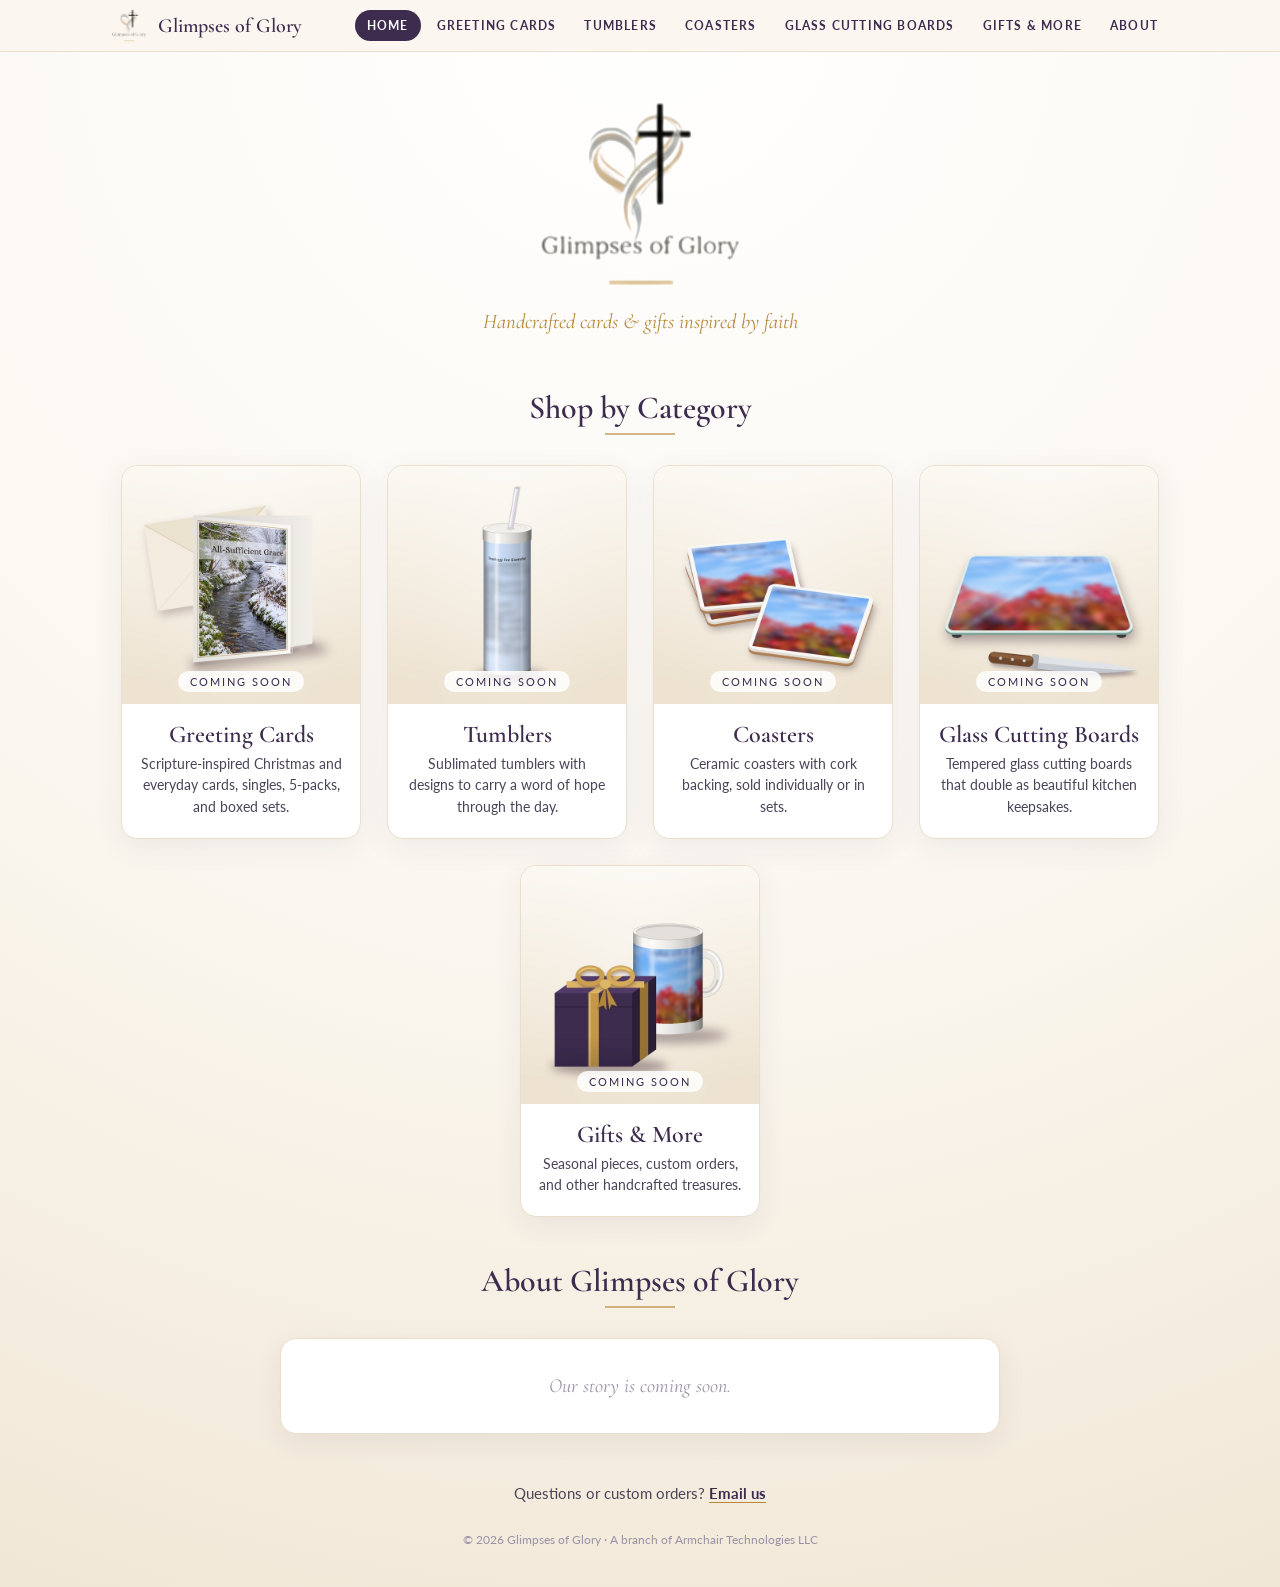
==== index.html @ 625654ad "Home: hide samples, About card (home + 404)" ====
<!DOCTYPE html>
<html lang="en">
<head>
<meta charset="utf-8">
<meta name="viewport" content="width=device-width, initial-scale=1">
<title>Glimpses of Glory | Handcrafted Cards &amp; Gifts</title>
<meta name="description" content="Glimpses of Glory: handcrafted faith-inspired greeting cards, tumblers, coasters, glass cutting boards, and more.">
<link rel="canonical" href="https://glimpsesofglory.shop/">
<meta property="og:type" content="website">
<meta property="og:site_name" content="Glimpses of Glory">
<meta property="og:title" content="Glimpses of Glory | Handcrafted Cards &amp; Gifts">
<meta property="og:description" content="Glimpses of Glory: handcrafted faith-inspired greeting cards, tumblers, coasters, glass cutting boards, and more.">
<meta property="og:url" content="https://glimpsesofglory.shop/">
<meta property="og:image" content="https://glimpsesofglory.shop/logo.png">
<meta name="twitter:card" content="summary_large_image">
<link rel="icon" href="logo.png">
<link href="https://fonts.googleapis.com/css2?family=Cormorant+Garamond:ital,wght@0,500;0,600;1,500&family=Lato:wght@400;700&display=swap" rel="stylesheet">
<link rel="stylesheet" href="assets/shop.css">
</head>
<body>
  <div class="topbar">
    <div class="in">
      <a class="brand" href="./"><img src="logo.png" alt="" width="38" height="35"><span>Glimpses of Glory</span></a>
      <button type="button" class="menu-btn" aria-expanded="false" aria-controls="sitenav"><span class="bars" aria-hidden="true"></span>Menu</button>
      <nav class="sitenav" id="sitenav" aria-label="Shop">
        <ul>
        <li><a href="./" aria-current="page">Home</a></li>
        <li><a href="greeting-cards/">Greeting Cards</a></li>
        <li><a href="tumblers/">Tumblers</a></li>
        <li><a href="coasters/">Coasters</a></li>
        <li><a href="cutting-boards/">Glass Cutting Boards</a></li>
        <li><a href="gifts/">Gifts &amp; More</a></li>
        <li><a href="#about">About</a></li>
        </ul>
      </nav>
    </div>
  </div>
  <header id="top">
    <h1><img src="logo.png" alt="Glimpses of Glory" width="610" height="565"></h1>
    <div class="tag">Handcrafted cards &amp; gifts inspired by faith</div>
  </header>

  <h2 class="section">Shop by Category</h2>
  <div class="divider"></div>
  <nav class="grid" id="cats" aria-label="Categories"></nav>

  <main id="sections"></main>

  <section class="about" id="about" aria-labelledby="about-title">
    <h2 class="section" id="about-title">About Glimpses of Glory</h2>
    <div class="divider"></div>
    <div class="about-card">
      <!-- ABOUT TEXT GOES HERE: replace the placeholder line below with Gladys's story, one <p>...</p> per paragraph. -->
      <p class="about-soon">Our story is coming soon.</p>
    </div>
  </section>

  <div class="contact">Questions or custom orders? <a href="mailto:hello@glimpsesofglory.shop">Email us</a></div>
  <footer>&copy; 2026 Glimpses of Glory &middot; A branch of Armchair Technologies LLC</footer>

<script src="assets/shop.js"></script>
</body>
</html>
---- assets/shop.css ----
/* Glimpses of Glory: shared styles for the home page and every category page. */
:root { --cream:#fbf7f0; --gold:#b8893b; --deep:#3d2c4e; --text:#4a4458; }
* { box-sizing:border-box; margin:0; padding:0; }
html { scroll-behavior:smooth; }
body { font-family:'Lato',sans-serif; color:var(--text); text-align:center;
       background: radial-gradient(circle at 50% 0%, #fff 0%, var(--cream) 55%, #f1e7d6 100%); min-height:100vh; }
header { padding:40px 20px 10px; }
header img { width:220px; max-width:70%; height:auto; }
.tag { font-family:'Cormorant Garamond',serif; font-style:italic; font-size:1.3rem; color:var(--gold); margin-top:6px; }
h2.section { font-family:'Cormorant Garamond',serif; font-weight:600; font-size:2rem; color:var(--deep); margin:44px 0 6px; }
.divider { width:70px; height:2px; background:var(--gold); opacity:.6; margin:0 auto 30px; }
.grid { display:flex; flex-wrap:wrap; justify-content:center; gap:26px; max-width:1100px; margin:0 auto; padding:0 24px; }
.cat, .prod { flex:0 1 240px; background:#fff; border:1px solid #eadfcb; border-radius:16px; overflow:hidden; text-decoration:none; color:inherit;
       box-shadow:0 8px 30px rgba(61,44,78,.07); transition:transform .2s, box-shadow .2s; }
.cat:hover, .prod:hover { transform:translateY(-4px); box-shadow:0 14px 36px rgba(61,44,78,.13); }
.cat .img { aspect-ratio:1/1; background:url('../placeholder.jpg') center/cover; position:relative; }
.cat .img span { position:absolute; bottom:12px; left:50%; transform:translateX(-50%); background:rgba(255,255,255,.85);
                 padding:4px 12px; border-radius:999px; font-size:.7rem; letter-spacing:2px; text-transform:uppercase; color:var(--deep); white-space:nowrap; }
.cat h3, .prod h3 { font-family:'Cormorant Garamond',serif; font-weight:600; font-size:1.5rem; color:var(--deep); margin:16px 12px 4px; }
.cat p { font-size:.9rem; line-height:1.5; margin:0 18px 20px; }
.catsec { scroll-margin-top:16px; }
.catsec .intro { max-width:620px; margin:-18px auto 26px; padding:0 24px; font-size:.95rem; line-height:1.6; }
.prod { flex:0 1 260px; display:flex; flex-direction:column; text-align:center; }
.prod .photo { aspect-ratio:1/1; width:100%; object-fit:cover; display:block; background:#f4ede1; }
.prod .desc { font-size:.9rem; line-height:1.5; margin:4px 18px 12px; white-space:pre-line; }
.prod .meta { margin:0 18px 6px; }
.prod .price { font-family:'Cormorant Garamond',serif; font-weight:600; font-size:1.35rem; color:var(--gold); }
.prod .lead { font-size:.78rem; letter-spacing:1px; text-transform:uppercase; color:#8a8197; margin-top:2px; }
.prod .spacer { flex:1; }
.btn { display:inline-block; margin:12px auto 20px; padding:10px 28px; border-radius:999px; background:var(--deep); color:#fff;
       text-decoration:none; font-size:.8rem; letter-spacing:2px; text-transform:uppercase; font-weight:700; transition:background .2s; }
.btn:hover { background:var(--gold); }
.soon img { display:block; width:170px; height:170px; object-fit:cover; border-radius:12px; margin:2px auto 12px; background:#f4ede1; }
.soon { display:inline-block; padding:14px 26px; border:1px dashed #d9c7a6; border-radius:14px; background:rgba(255,255,255,.7);
        font-family:'Cormorant Garamond',serif; font-style:italic; font-size:1.2rem; color:var(--deep); }
.totop { display:block; margin:18px auto 0; font-size:.75rem; letter-spacing:2px; text-transform:uppercase; color:#9a93a6; text-decoration:none; }
.contact { margin:50px 0 0; font-size:.95rem; }
.contact a { color:var(--deep); font-weight:700; text-decoration:none; border-bottom:1px solid var(--gold); }
footer { margin:30px 0 40px; font-size:.75rem; color:#9a93a6; }
@media (max-width:560px) {
  .grid { gap:16px; padding:0 14px; }
  .cat { flex:0 1 calc(50% - 8px); }
  .cat h3 { font-size:1.2rem; margin:10px 8px 2px; }
  .cat p { display:none; }
  .cat .img span { font-size:.6rem; letter-spacing:1px; padding:3px 8px; }
  .prod { flex:1 1 100%; max-width:360px; }
  h2.section { font-size:1.7rem; margin-top:36px; }
}

/* ---- Product gallery ---- */
.prod .ph { display:block; position:relative; cursor:zoom-in; }
.prod .ph .views { position:absolute; bottom:10px; left:50%; transform:translateX(-50%); background:rgba(255,255,255,.88);
                   padding:4px 12px; border-radius:999px; font-size:.68rem; letter-spacing:1.5px; text-transform:uppercase; color:var(--deep); white-space:nowrap; }
.prod h3 a { color:inherit; text-decoration:none; }
.prod h3 a:hover, .prod h3 a:focus-visible { color:var(--gold); }
html.gal-lock, html.gal-lock body { overflow:hidden; }
.gal { position:fixed; inset:0; z-index:100; display:none; align-items:center; justify-content:center; padding:24px;
       background:rgba(43,31,56,.72); }
.gal.open { display:flex; }
.gal [hidden] { display:none !important; }
.gal .box { position:relative; width:100%; max-width:1060px; max-height:calc(100vh - 48px); overflow:auto; border-radius:18px;
            background:radial-gradient(circle at 30% 0%, #fff 0%, var(--cream) 60%, #f1e7d6 100%); box-shadow:0 24px 70px rgba(20,12,30,.45);
            display:grid; grid-template-columns:minmax(0,1.45fr) minmax(0,1fr); }
.gal .media { padding:22px 0 18px 22px; min-width:0; }
.gal .stage { position:relative; width:100%; aspect-ratio:1/1; max-height:calc(100vh - 230px); background:#f4ede1; border-radius:12px; overflow:hidden;
              touch-action:pan-y; }
.gal .stage img, .gal .stage video, .gal .stage iframe { position:absolute; inset:0; width:100%; height:100%; border:0; display:block; }
.gal .stage img, .gal .stage video { object-fit:contain; }
.gal .stage video, .gal .stage iframe { background:#1d1526; }
.gal .navb { position:absolute; top:50%; transform:translateY(-50%); width:44px; height:44px; border-radius:50%; border:1px solid #eadfcb;
             background:rgba(255,255,255,.92); color:var(--deep); font-size:1.5rem; line-height:1; cursor:pointer; z-index:2;
             box-shadow:0 4px 14px rgba(61,44,78,.18); display:flex; align-items:center; justify-content:center; padding-bottom:3px; }
.gal .navb:hover { background:var(--gold); color:#fff; }
.gal .prev { left:10px; } .gal .next { right:10px; }
.gal .cap { min-height:2.4em; margin:10px 0 4px; }
.gal .cap b { display:block; font-family:'Cormorant Garamond',serif; font-style:italic; font-weight:500; font-size:1.3rem; color:var(--deep); }
.gal .cap small { font-size:.7rem; letter-spacing:2px; text-transform:uppercase; color:#8a8197; }
.gal .thumbs { display:flex; justify-content:center; flex-wrap:wrap; gap:8px; }
.gal .thumb { position:relative; width:66px; height:66px; padding:0; border:2px solid transparent; border-radius:10px; overflow:hidden;
              background:#f4ede1; cursor:pointer; opacity:.75; transition:opacity .2s, border-color .2s; }
.gal .thumb:hover { opacity:1; }
.gal .thumb[aria-current="true"] { border-color:var(--gold); opacity:1; }
.gal .thumb img, .gal .thumb video { width:100%; height:100%; object-fit:cover; display:block; pointer-events:none; }
.gal .thumb.vid { background:#3d2c4e; }
.gal .thumb.vid::after { content:''; position:absolute; left:50%; top:50%; width:28px; height:28px; margin:-14px 0 0 -14px; border-radius:50%;
                        background:rgba(255,255,255,.92) url("data:image/svg+xml,%3Csvg xmlns='http://www.w3.org/2000/svg' viewBox='0 0 10 10'%3E%3Cpath d='M3.5 2.5v5l4-2.5z' fill='%233d2c4e'/%3E%3C/svg%3E") center/16px no-repeat;
                        box-shadow:0 2px 8px rgba(0,0,0,.3); }
.gal .info { padding:44px 30px 28px; display:flex; flex-direction:column; justify-content:center; }
.gal .info h2 { font-family:'Cormorant Garamond',serif; font-weight:600; font-size:2rem; line-height:1.15; color:var(--deep); }
.gal .info .divider { margin:14px auto 16px; }
.gal .info .price { font-family:'Cormorant Garamond',serif; font-weight:600; font-size:1.6rem; color:var(--gold); }
.gal .info .lead { font-size:.78rem; letter-spacing:1px; text-transform:uppercase; color:#8a8197; margin-top:2px; }
.gal .info .desc { font-size:.95rem; line-height:1.6; margin:14px 0 4px; white-space:pre-line; }
.gal .info .btn { margin:18px auto 6px; }
.gal .close { position:absolute; top:12px; right:12px; width:40px; height:40px; border-radius:50%; border:1px solid #eadfcb; background:#fff;
              color:var(--deep); font-size:1.5rem; line-height:1; cursor:pointer; z-index:3; padding-bottom:2px; }
.gal .close:hover { background:var(--gold); color:#fff; }
.gal button:focus-visible, .gal a:focus-visible, .prod a:focus-visible { outline:3px solid var(--gold); outline-offset:2px; }
@media (max-width:760px) {
  .gal { padding:0; }
  .gal .box { grid-template-columns:1fr; max-height:none; height:100%; border-radius:0; }
  .gal .media { padding:56px 12px 4px; }
  .gal .stage { max-height:none; }
  .gal .info { padding:10px 22px 30px; justify-content:flex-start; }
  .gal .info h2 { font-size:1.7rem; }
  .gal .navb { width:38px; height:38px; }
  .gal .thumb { width:56px; height:56px; }
}
@media (prefers-reduced-motion:reduce) { .cat, .prod, .gal .thumb { transition:none; } }

/* ---- Site nav (all pages) ---- */
.topbar { position:sticky; top:0; z-index:50; background:rgba(251,247,240,.94); border-bottom:1px solid #eadfcb;
          -webkit-backdrop-filter:blur(6px); backdrop-filter:blur(6px); }
.topbar .in { max-width:1100px; margin:0 auto; padding:8px 20px; display:flex; align-items:center; justify-content:space-between; gap:16px; }
.brand { display:flex; align-items:center; gap:10px; text-decoration:none; color:var(--deep); font-family:'Cormorant Garamond',serif;
         font-weight:600; font-size:1.25rem; white-space:nowrap; }
.brand img { width:38px; height:35px; object-fit:contain; }
.sitenav ul { list-style:none; display:flex; flex-wrap:wrap; justify-content:flex-end; gap:4px; }
.sitenav a { display:block; padding:8px 12px; border-radius:999px; font-size:.78rem; letter-spacing:1.2px; text-transform:uppercase;
             font-weight:700; color:var(--deep); text-decoration:none; white-space:nowrap; }
.sitenav a:hover { background:#f1e7d6; }
.sitenav a[aria-current="page"] { background:var(--deep); color:#fff; }
.menu-btn { display:none; align-items:center; gap:8px; padding:8px 14px; border:1px solid #d9c7a6; border-radius:999px; background:#fff;
            color:var(--deep); font:700 .78rem 'Lato',sans-serif; letter-spacing:1.2px; text-transform:uppercase; cursor:pointer; }
.menu-btn .bars, .menu-btn .bars::before, .menu-btn .bars::after { display:block; width:16px; height:2px; background:currentColor; border-radius:2px; position:relative; }
.menu-btn .bars::before, .menu-btn .bars::after { content:''; position:absolute; left:0; }
.menu-btn .bars::before { top:-5px; } .menu-btn .bars::after { top:5px; }
.menu-btn[aria-expanded="true"] .bars { background:transparent; }
.menu-btn[aria-expanded="true"] .bars::before { top:0; transform:rotate(45deg); }
.menu-btn[aria-expanded="true"] .bars::after { top:0; transform:rotate(-45deg); }
.topbar a:focus-visible, .menu-btn:focus-visible, .seeall:focus-visible, .crumbs a:focus-visible { outline:3px solid var(--gold); outline-offset:2px; }
@media (max-width:860px) {
  .js .menu-btn { display:inline-flex; }
  .js .sitenav { display:none; position:absolute; left:0; right:0; top:100%; background:var(--cream); border-bottom:1px solid #eadfcb;
                 box-shadow:0 14px 30px rgba(61,44,78,.12); padding:8px 16px 16px; }
  .js .sitenav.open { display:block; }
  .js .sitenav ul { flex-direction:column; align-items:stretch; }
  .js .sitenav a { padding:13px 16px; font-size:.85rem; text-align:left; border-bottom:1px solid #f1e7d6; border-radius:10px; }
  .sitenav ul { justify-content:center; }
  .topbar .in { flex-wrap:wrap; justify-content:space-between; }
}

/* ---- Home: "See all" link under a trimmed category ---- */
.seeall { display:inline-block; margin:26px auto 0; padding:11px 26px; border:1.5px solid var(--deep); border-radius:999px;
          color:var(--deep); text-decoration:none; font-size:.8rem; letter-spacing:2px; text-transform:uppercase; font-weight:700;
          transition:background .2s, color .2s; }
.seeall:hover { background:var(--deep); color:#fff; }
.seeall-wrap { margin-top:4px; }

/* ---- Category pages ---- */
.pagehead { padding:26px 20px 0; }
.crumbs { font-size:.75rem; letter-spacing:1.5px; text-transform:uppercase; color:#9a93a6; }
.crumbs a { color:var(--deep); text-decoration:none; border-bottom:1px solid var(--gold); }
.pagehead h1 { font-family:'Cormorant Garamond',serif; font-weight:600; font-size:2.6rem; color:var(--deep); margin:14px 0 6px; }
.pagehead .intro { max-width:620px; margin:0 auto 6px; font-size:1rem; line-height:1.6; }
.pagehead .count { font-size:.75rem; letter-spacing:2px; text-transform:uppercase; color:var(--gold); margin-bottom:28px; min-height:1em; }
.notice { max-width:560px; margin:30px auto 0; padding:16px 22px; border:1px dashed #d9c7a6; border-radius:14px; background:rgba(255,255,255,.7);
          font-size:.95rem; line-height:1.6; }
.notice a { color:var(--deep); font-weight:700; text-decoration:none; border-bottom:1px solid var(--gold); }
.loading { color:#9a93a6; font-style:italic; font-family:'Cormorant Garamond',serif; font-size:1.2rem; padding:30px 0; }
.more h2.section { font-size:1.6rem; margin-top:60px; }
.more .cat { flex-basis:190px; }
.more .cat h3 { font-size:1.25rem; margin-bottom:14px; }
.more .cat p { display:none; }
@media (max-width:560px) {
  .pagehead h1 { font-size:2.1rem; }
  .brand span { font-size:1.1rem; }
  .more .cat { flex:0 1 calc(50% - 8px); }
}
.catsec { scroll-margin-top:70px; }
.catsec h2.section a { color:inherit; text-decoration:none; } .catsec h2.section a:hover { color:var(--gold); }
/* Home: room for the 4 preview products in one row, and all 5 category tiles in one row on wide screens */
.catsec .grid { max-width:1200px; }
#cats { max-width:1400px; }

/* ---- Home: About card ---- */
.about { scroll-margin-top:70px; }
.about-card { max-width:720px; margin:0 auto; padding:30px 34px; background:#fff; border:1px solid #eadfcb; border-radius:16px;
              box-shadow:0 8px 30px rgba(61,44,78,.07); font-size:1rem; line-height:1.7; }
.about-card p + p { margin-top:14px; }
.about-card .about-soon { font-family:'Cormorant Garamond',serif; font-style:italic; font-size:1.25rem; color:#9a93a6; }
@media (max-width:560px) { .about-card { margin:0 14px; padding:24px 22px; } }

/* ---- Real product without a photo yet: neutral placeholder (cards and gallery) ---- */
.nophoto { aspect-ratio:1/1; width:100%; display:flex; align-items:center; justify-content:center; background:#f4ede1;
           background:linear-gradient(160deg, #f8f2e8 0%, #efe4d2 100%); }
.nophoto span { font-family:'Cormorant Garamond',serif; font-style:italic; font-size:1.1rem; color:#9a8f80; letter-spacing:.3px; }
.gal .stage .nophoto { position:absolute; inset:0; height:100%; }
.gal .stage .nophoto span { font-size:1.4rem; }
.prod .ph { color:inherit; text-decoration:none; }
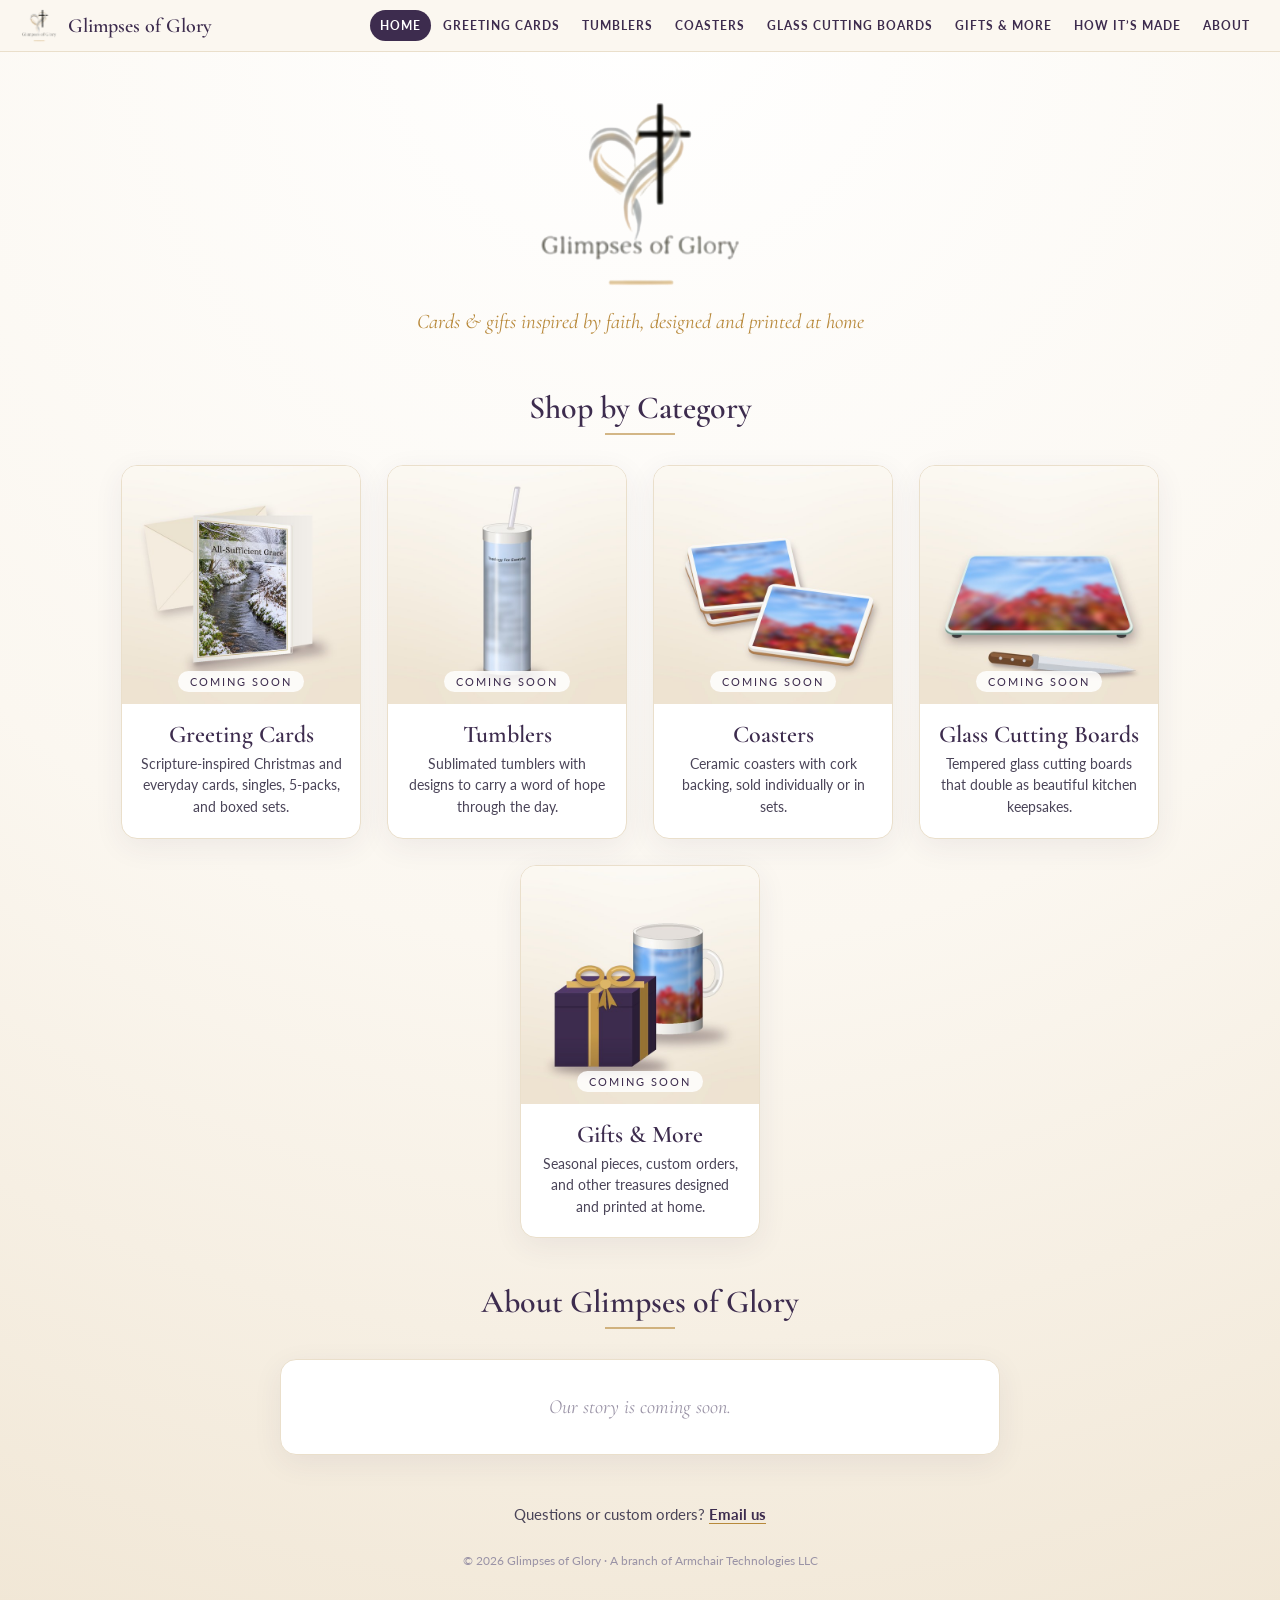
==== commit 44614915: "Add How It's Made page, nav links; replace 'handcrafted' wording" ====
--- a/index.html
+++ b/index.html
@@ -3,13 +3,13 @@
 <head>
 <meta charset="utf-8">
 <meta name="viewport" content="width=device-width, initial-scale=1">
-<title>Glimpses of Glory | Handcrafted Cards &amp; Gifts</title>
-<meta name="description" content="Glimpses of Glory: handcrafted faith-inspired greeting cards, tumblers, coasters, glass cutting boards, and more.">
+<title>Glimpses of Glory | Cards &amp; Gifts Designed and Printed at Home</title>
+<meta name="description" content="Glimpses of Glory: faith-inspired greeting cards, tumblers, coasters, glass cutting boards, and more, designed and printed at home.">
 <link rel="canonical" href="https://glimpsesofglory.shop/">
 <meta property="og:type" content="website">
 <meta property="og:site_name" content="Glimpses of Glory">
-<meta property="og:title" content="Glimpses of Glory | Handcrafted Cards &amp; Gifts">
-<meta property="og:description" content="Glimpses of Glory: handcrafted faith-inspired greeting cards, tumblers, coasters, glass cutting boards, and more.">
+<meta property="og:title" content="Glimpses of Glory | Cards &amp; Gifts Designed and Printed at Home">
+<meta property="og:description" content="Glimpses of Glory: faith-inspired greeting cards, tumblers, coasters, glass cutting boards, and more, designed and printed at home.">
 <meta property="og:url" content="https://glimpsesofglory.shop/">
 <meta property="og:image" content="https://glimpsesofglory.shop/logo.png">
 <meta name="twitter:card" content="summary_large_image">
@@ -30,6 +30,7 @@
         <li><a href="coasters/">Coasters</a></li>
         <li><a href="cutting-boards/">Glass Cutting Boards</a></li>
         <li><a href="gifts/">Gifts &amp; More</a></li>
+        <li><a href="how-its-made/">How It&rsquo;s Made</a></li>
         <li><a href="#about">About</a></li>
         </ul>
       </nav>
@@ -37,7 +38,7 @@
   </div>
   <header id="top">
     <h1><img src="logo.png" alt="Glimpses of Glory" width="610" height="565"></h1>
-    <div class="tag">Handcrafted cards &amp; gifts inspired by faith</div>
+    <div class="tag">Cards &amp; gifts inspired by faith, designed and printed at home</div>
   </header>
 
   <h2 class="section">Shop by Category</h2>
--- a/assets/shop.css
+++ b/assets/shop.css
@@ -188,3 +188,53 @@
 .gal .stage .nophoto { position:absolute; inset:0; height:100%; }
 .gal .stage .nophoto span { font-size:1.4rem; }
 .prod .ph { color:inherit; text-decoration:none; }
+
+/* ---- "How it's made" links (category pages + product pop-up) ---- */
+.howlink { margin:2px 0 10px; font-size:.85rem; }
+.howlink a, .gal .info .howto { color:var(--deep); font-weight:700; text-decoration:none; border-bottom:1px solid var(--gold); }
+.howlink a:hover, .gal .info .howto:hover { color:var(--gold); }
+.gal .info .howto { display:inline-block; align-self:center; margin:6px auto 0; font-size:.85rem; }
+
+/* ---- How It's Made page ---- */
+.hm { max-width:1000px; margin:0 auto; padding:0 20px; }
+.hm-intro { max-width:680px; margin:0 auto; font-size:1.05rem; line-height:1.75; }
+.hm-intro p + p { margin-top:14px; }
+.hm-intro p:first-child { font-family:'Cormorant Garamond',serif; font-size:1.45rem; line-height:1.45; color:var(--deep); font-style:italic; }
+.hm-jump { display:flex; flex-wrap:wrap; justify-content:center; gap:8px; margin:30px auto 10px; }
+.hm-jump a { padding:8px 16px; border:1px solid #d9c7a6; border-radius:999px; background:#fff; color:var(--deep); text-decoration:none;
+             font-size:.75rem; letter-spacing:1.2px; text-transform:uppercase; font-weight:700; }
+.hm-jump a:hover { background:var(--deep); color:#fff; }
+.hm-note { max-width:720px; margin:30px auto 10px; padding:22px 28px; border:1px dashed #d9c7a6; border-radius:16px; background:rgba(255,255,255,.7);
+           line-height:1.7; font-size:.98rem; }
+.hm-note h2 { font-family:'Cormorant Garamond',serif; font-weight:600; font-size:1.5rem; color:var(--deep); margin-bottom:6px; }
+.hm-sec { display:grid; grid-template-columns:minmax(0,300px) minmax(0,1fr); gap:34px; align-items:center; text-align:left; margin:40px auto 0;
+          padding:28px; background:#fff; border:1px solid #eadfcb; border-radius:16px; box-shadow:0 8px 30px rgba(61,44,78,.07); scroll-margin-top:80px; }
+.hm-sec:nth-of-type(even) { grid-template-columns:minmax(0,1fr) minmax(0,300px); }
+.hm-sec:nth-of-type(even) img { order:2; }
+.hm-sec img { width:100%; height:auto; aspect-ratio:1/1; object-fit:cover; border-radius:12px; background:#f4ede1; display:block; }
+.hm-sec h2 { font-family:'Cormorant Garamond',serif; font-weight:600; font-size:2rem; color:var(--deep); margin-bottom:10px; }
+.hm-sec p { line-height:1.75; font-size:1rem; }
+.hm-sec p + p { margin-top:12px; }
+.hm-sec .care { font-size:.8rem; letter-spacing:1.2px; text-transform:uppercase; color:#8a8197; }
+.hm-sec .seeall { margin-top:18px; }
+.hm-close { max-width:640px; margin:46px auto 10px; font-family:'Cormorant Garamond',serif; font-style:italic; font-size:1.45rem; line-height:1.5; color:var(--deep); }
+.hm-jump a:focus-visible { outline:3px solid var(--gold); outline-offset:2px; }
+@media (max-width:760px) {
+  .hm { padding:0 14px; }
+  .hm-sec, .hm-sec:nth-of-type(even) { grid-template-columns:1fr; gap:18px; padding:20px; text-align:center; }
+  .hm-sec:nth-of-type(even) img { order:0; }
+  .hm-sec img { max-width:320px; margin:0 auto; }
+  .hm-note { padding:18px 20px; }
+}
+.gal .info .howto[hidden] { display:none; }
+
+/* ---- Nav: room for "How It's Made" on one line on desktop ---- */
+@media (min-width:861px) {
+  .topbar .in { max-width:1280px; }
+  .sitenav ul { gap:2px; }
+  .sitenav a { padding:8px 10px; letter-spacing:1px; }
+}
+@media (min-width:861px) and (max-width:1180px) {
+  .sitenav a { padding:7px 8px; font-size:.72rem; letter-spacing:.6px; }
+  .brand span { font-size:1.1rem; }
+}
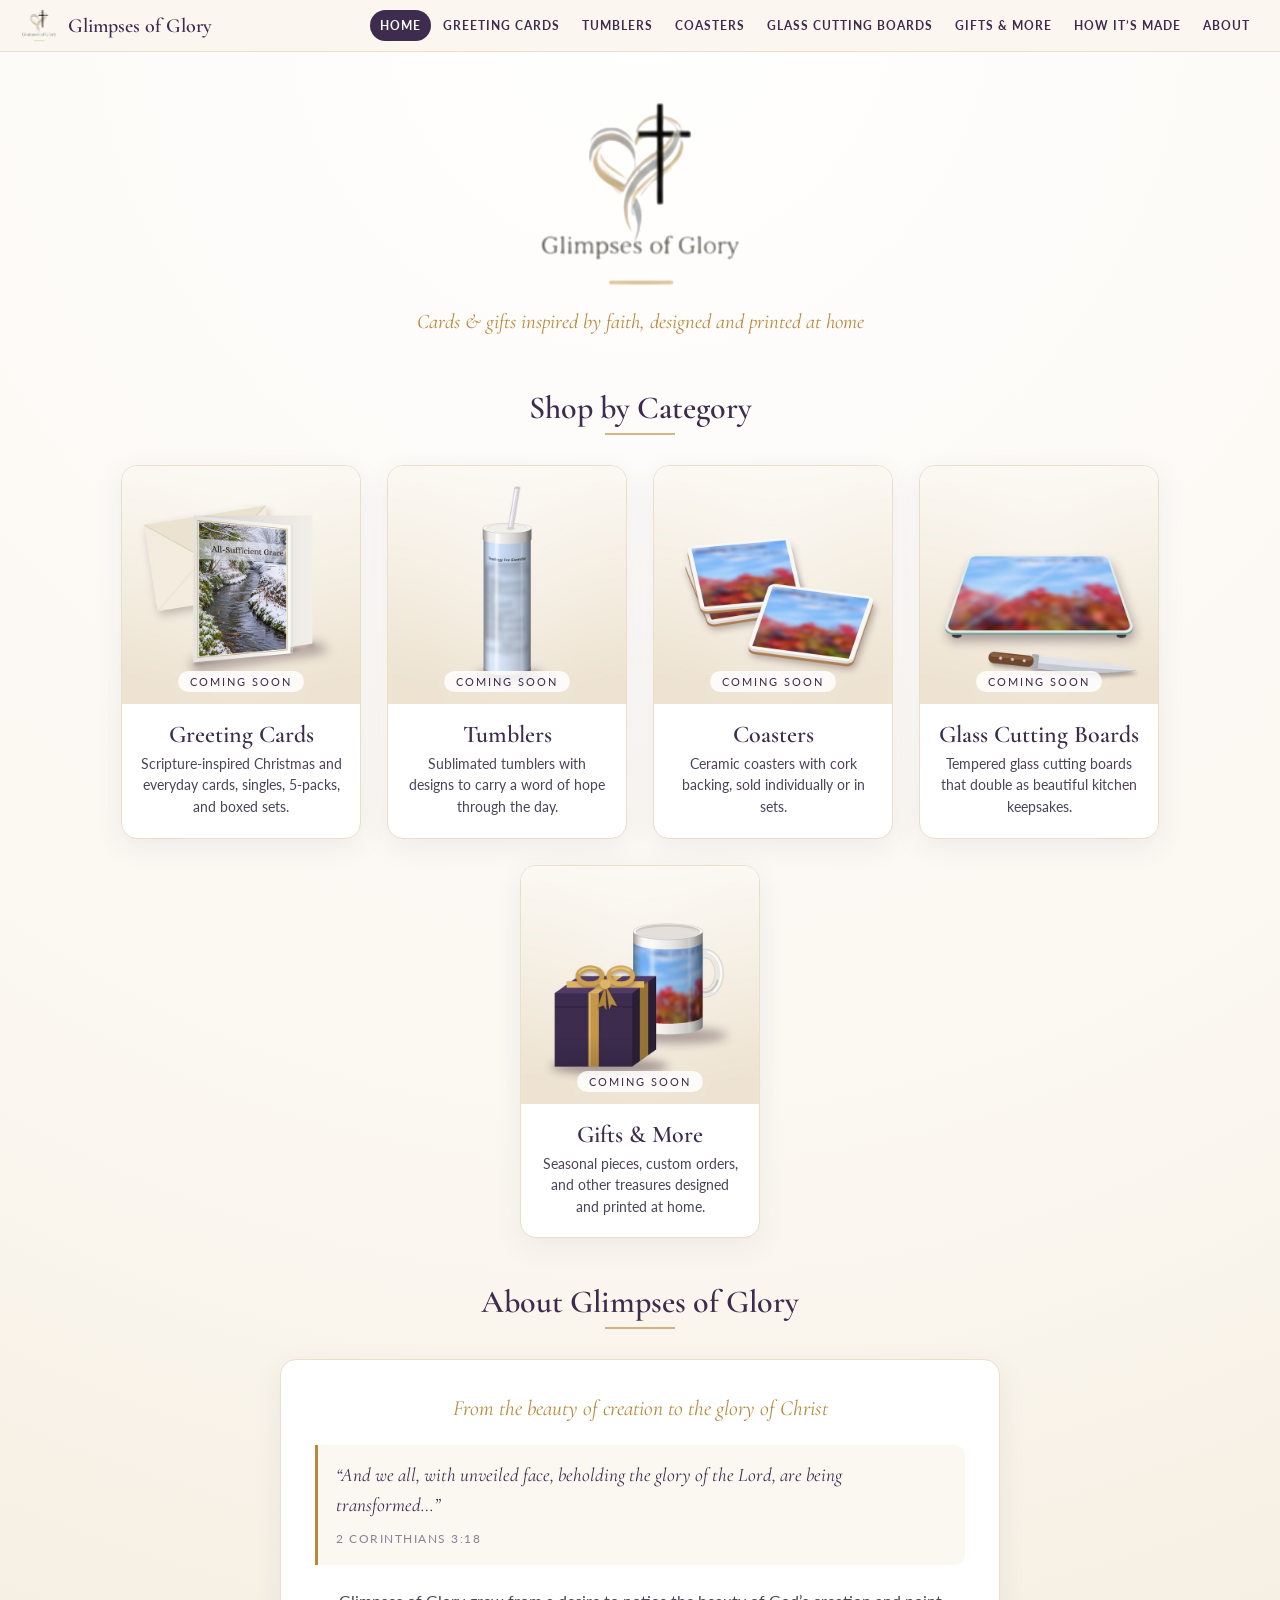
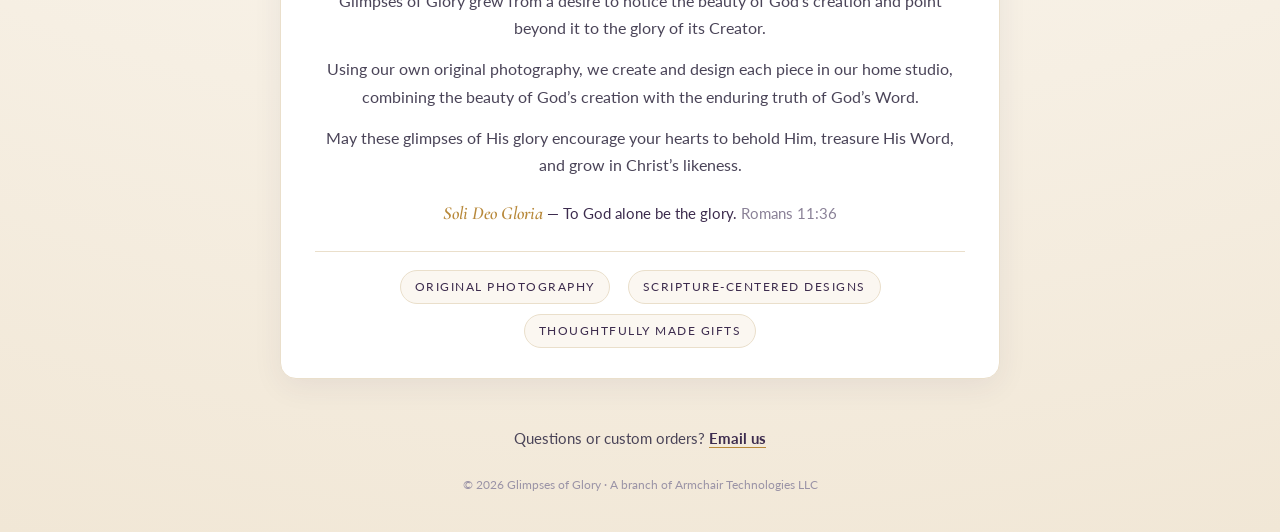
==== commit a6b7dc48: "Publish Gladys's approved About copy on the home page Replace the "Our story is coming soon" placeho" ====
--- a/index.html
+++ b/index.html
@@ -51,8 +51,20 @@
     <h2 class="section" id="about-title">About Glimpses of Glory</h2>
     <div class="divider"></div>
     <div class="about-card">
-      <!-- ABOUT TEXT GOES HERE: replace the placeholder line below with Gladys's story, one <p>...</p> per paragraph. -->
-      <p class="about-soon">Our story is coming soon.</p>
+      <p class="about-tagline">From the beauty of creation to the glory of Christ</p>
+      <blockquote class="about-verse">
+        <p>&ldquo;And we all, with unveiled face, beholding the glory of the Lord, are being transformed&hellip;&rdquo;</p>
+        <cite>2 Corinthians 3:18</cite>
+      </blockquote>
+      <p>Glimpses of Glory grew from a desire to notice the beauty of God&rsquo;s creation and point beyond it to the glory of its Creator.</p>
+      <p>Using our own original photography, we create and design each piece in our home studio, combining the beauty of God&rsquo;s creation with the enduring truth of God&rsquo;s Word.</p>
+      <p>May these glimpses of His glory encourage your hearts to behold Him, treasure His Word, and grow in Christ&rsquo;s likeness.</p>
+      <p class="about-close"><span class="about-soli">Soli Deo Gloria</span> &mdash; To God alone be the glory. <cite>Romans 11:36</cite></p>
+      <ul class="about-pillars">
+        <li>Original photography</li>
+        <li>Scripture-centered designs</li>
+        <li>Thoughtfully made gifts</li>
+      </ul>
     </div>
   </section>
 
@@ -60,5 +72,7 @@
   <footer>&copy; 2026 Glimpses of Glory &middot; A branch of Armchair Technologies LLC</footer>
 
 <script src="assets/shop.js"></script>
+  <!-- Visitor stats (GoatCounter, free, no cookies): dashboard at https://glimpsesofglory.goatcounter.com -->
+  <script data-goatcounter="https://glimpsesofglory.goatcounter.com/count" async src="//gc.zgo.at/count.js"></script>
 </body>
 </html>
--- a/assets/shop.css
+++ b/assets/shop.css
@@ -176,10 +176,24 @@
 /* ---- Home: About card ---- */
 .about { scroll-margin-top:70px; }
 .about-card { max-width:720px; margin:0 auto; padding:30px 34px; background:#fff; border:1px solid #eadfcb; border-radius:16px;
-              box-shadow:0 8px 30px rgba(61,44,78,.07); font-size:1rem; line-height:1.7; }
+              box-shadow:0 8px 30px rgba(61,44,78,.07); font-size:1rem; line-height:1.7; text-align:center; }
 .about-card p + p { margin-top:14px; }
 .about-card .about-soon { font-family:'Cormorant Garamond',serif; font-style:italic; font-size:1.25rem; color:#9a93a6; }
-@media (max-width:560px) { .about-card { margin:0 14px; padding:24px 22px; } }
+.about-card .about-tagline { font-family:'Cormorant Garamond',serif; font-style:italic; font-size:1.35rem; color:var(--gold); margin:0 0 18px; }
+.about-card .about-verse { margin:0 0 22px; padding:16px 18px; background:rgba(251,247,240,.85); border-left:3px solid var(--gold); border-radius:0 10px 10px 0; text-align:left; }
+.about-card .about-verse p { margin:0; font-family:'Cormorant Garamond',serif; font-style:italic; font-size:1.2rem; color:var(--deep); line-height:1.55; }
+.about-card .about-verse cite { display:block; margin-top:8px; font-family:'Lato',sans-serif; font-style:normal; font-size:.75rem; letter-spacing:1.5px; text-transform:uppercase; color:#8a8197; }
+.about-card .about-close { margin-top:20px; font-size:.95rem; color:var(--deep); }
+.about-card .about-soli { font-family:'Cormorant Garamond',serif; font-style:italic; font-weight:600; font-size:1.15rem; color:var(--gold); }
+.about-card .about-close cite { font-style:normal; color:#8a8197; }
+.about-card .about-pillars { list-style:none; display:flex; flex-wrap:wrap; justify-content:center; gap:10px 18px; margin:22px 0 0; padding:18px 0 0; border-top:1px solid #eadfcb; }
+.about-card .about-pillars li { font-size:.72rem; letter-spacing:1.5px; text-transform:uppercase; color:var(--deep); background:rgba(251,247,240,.9); border:1px solid #eadfcb; border-radius:999px; padding:6px 14px; }
+@media (max-width:560px) {
+  .about-card { margin:0 14px; padding:24px 22px; }
+  .about-card .about-tagline { font-size:1.2rem; }
+  .about-card .about-verse { text-align:center; border-left:0; border-top:3px solid var(--gold); border-radius:10px; }
+  .about-card .about-pillars { gap:8px; }
+}
 
 /* ---- Real product without a photo yet: neutral placeholder (cards and gallery) ---- */
 .nophoto { aspect-ratio:1/1; width:100%; display:flex; align-items:center; justify-content:center; background:#f4ede1;
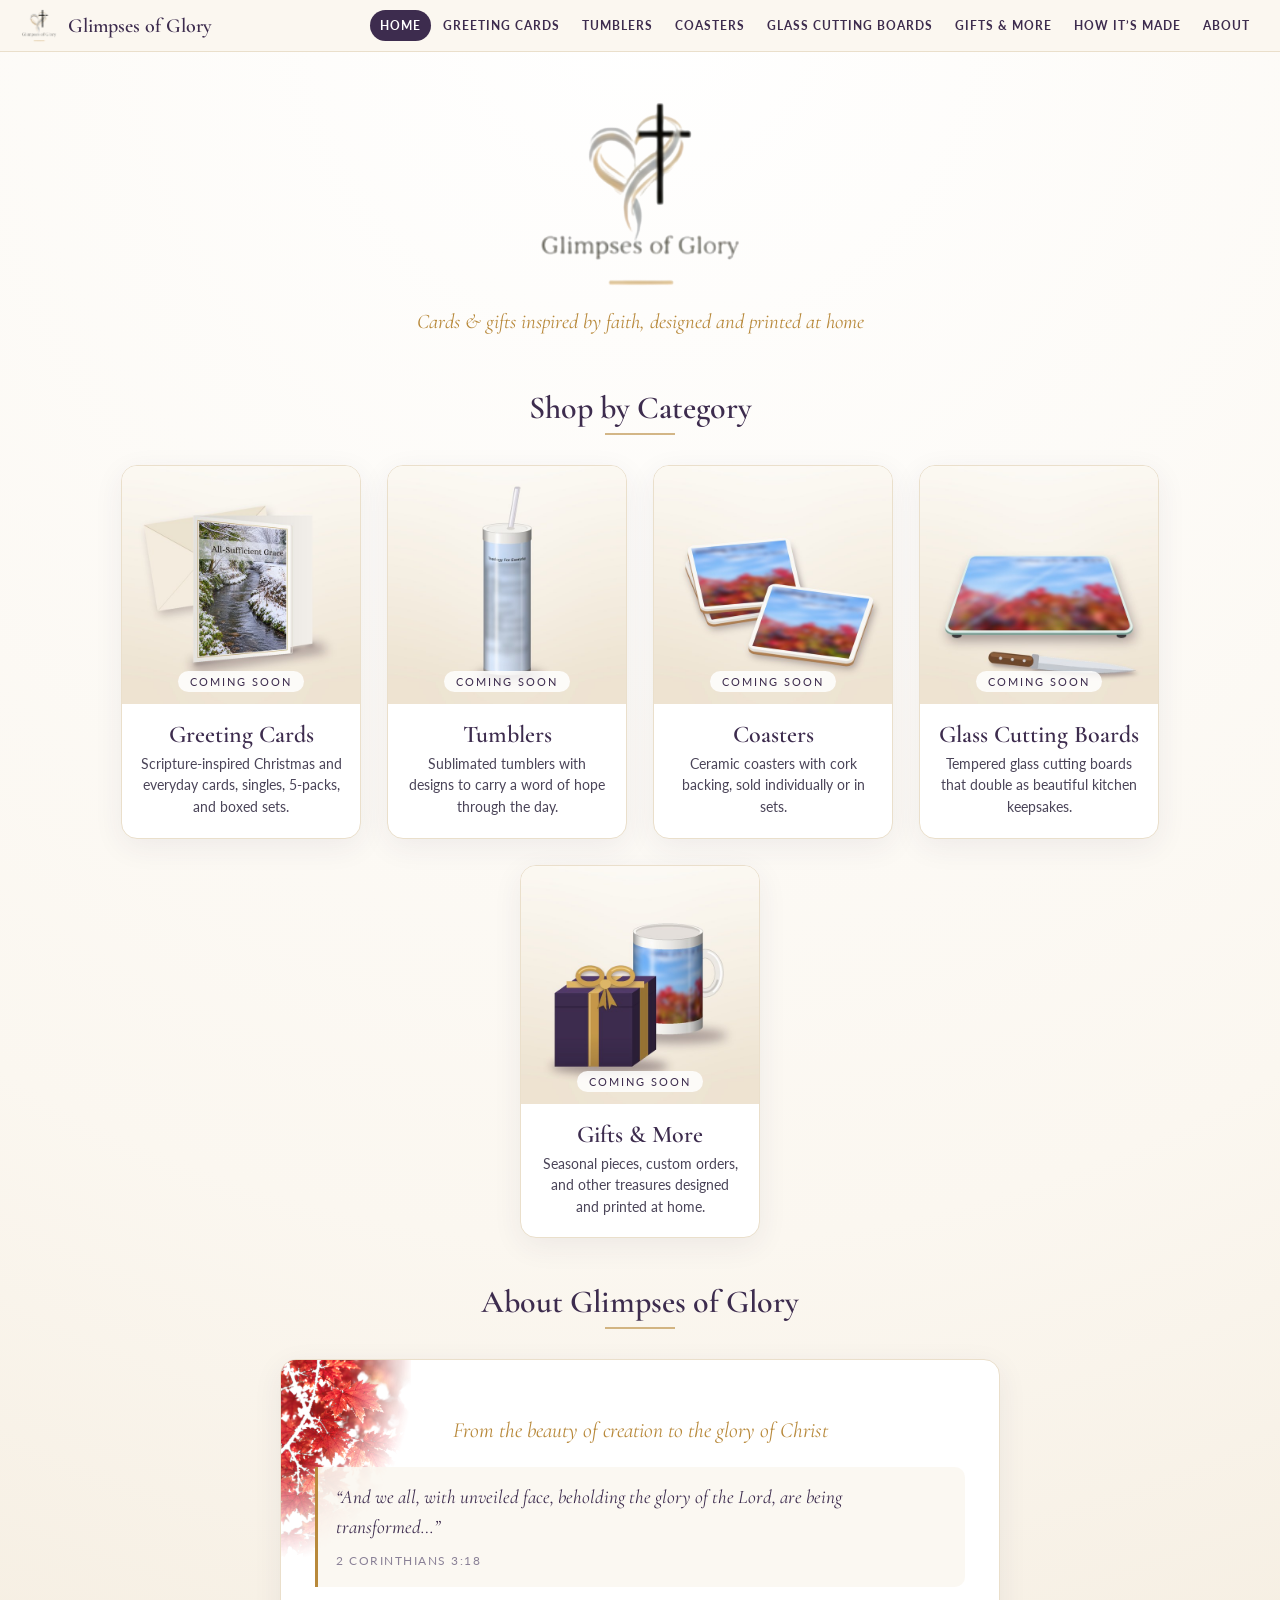
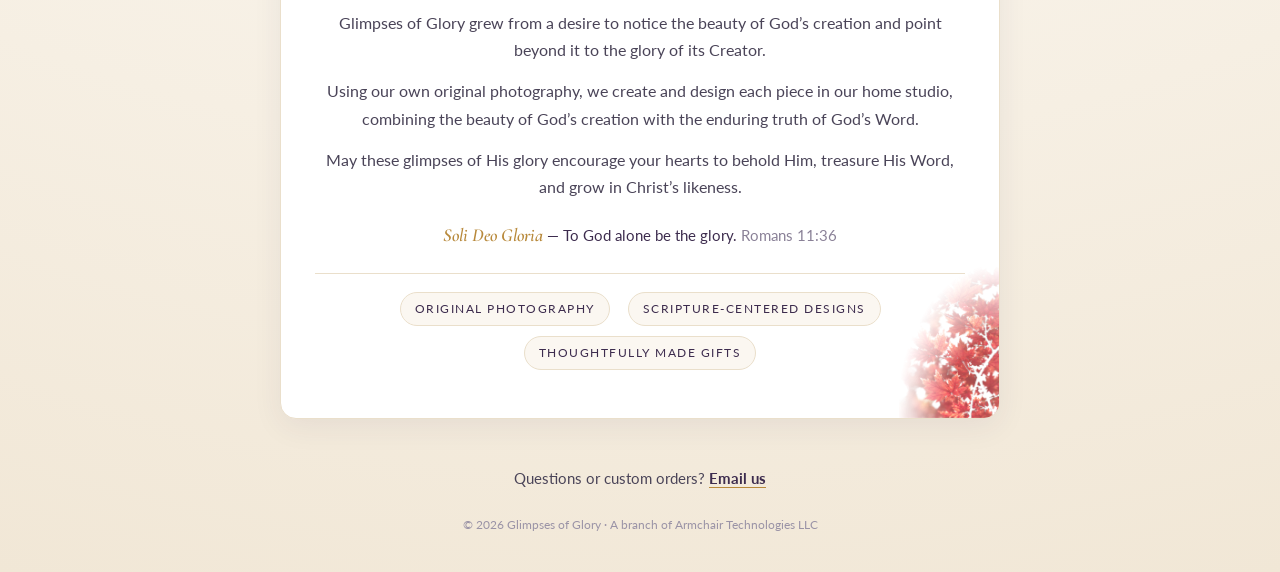
==== commit 67ea9f91: "About: add leaf corner images to card" ====
--- a/index.html
+++ b/index.html
@@ -50,7 +50,9 @@
   <section class="about" id="about" aria-labelledby="about-title">
     <h2 class="section" id="about-title">About Glimpses of Glory</h2>
     <div class="divider"></div>
-    <div class="about-card">
+    <div class="about-card has-leaves">
+      <img class="about-leaves tl" src="assets/about-leaves.png" alt="" aria-hidden="true">
+      <img class="about-leaves br" src="assets/about-leaves.png" alt="" aria-hidden="true">
       <p class="about-tagline">From the beauty of creation to the glory of Christ</p>
       <blockquote class="about-verse">
         <p>&ldquo;And we all, with unveiled face, beholding the glory of the Lord, are being transformed&hellip;&rdquo;</p>
@@ -72,7 +74,5 @@
   <footer>&copy; 2026 Glimpses of Glory &middot; A branch of Armchair Technologies LLC</footer>
 
 <script src="assets/shop.js"></script>
-  <!-- Visitor stats (GoatCounter, free, no cookies): dashboard at https://glimpsesofglory.goatcounter.com -->
-  <script data-goatcounter="https://glimpsesofglory.goatcounter.com/count" async src="//gc.zgo.at/count.js"></script>
 </body>
 </html>
--- a/assets/shop.css
+++ b/assets/shop.css
@@ -252,3 +252,14 @@
   .sitenav a { padding:7px 8px; font-size:.72rem; letter-spacing:.6px; }
   .brand span { font-size:1.1rem; }
 }
+
+/* ---- About card: red maple-leaf corner accents (from Gladys's flyer photo) ---- */
+.about-card.has-leaves { position:relative; overflow:hidden; padding-top:52px; padding-bottom:48px; }
+.about-card.has-leaves > :not(.about-leaves) { position:relative; z-index:1; }
+.about-leaves { position:absolute; z-index:0; pointer-events:none; height:auto; }
+.about-leaves.tl { top:0; left:0; width:130px; opacity:.9; }
+.about-leaves.br { bottom:0; right:0; width:100px; transform:rotate(180deg); opacity:.7; }
+@media (max-width:560px) {
+  .about-card.has-leaves { padding-top:84px; padding-bottom:64px; }
+  .about-leaves.tl { width:84px; } .about-leaves.br { width:64px; }
+}
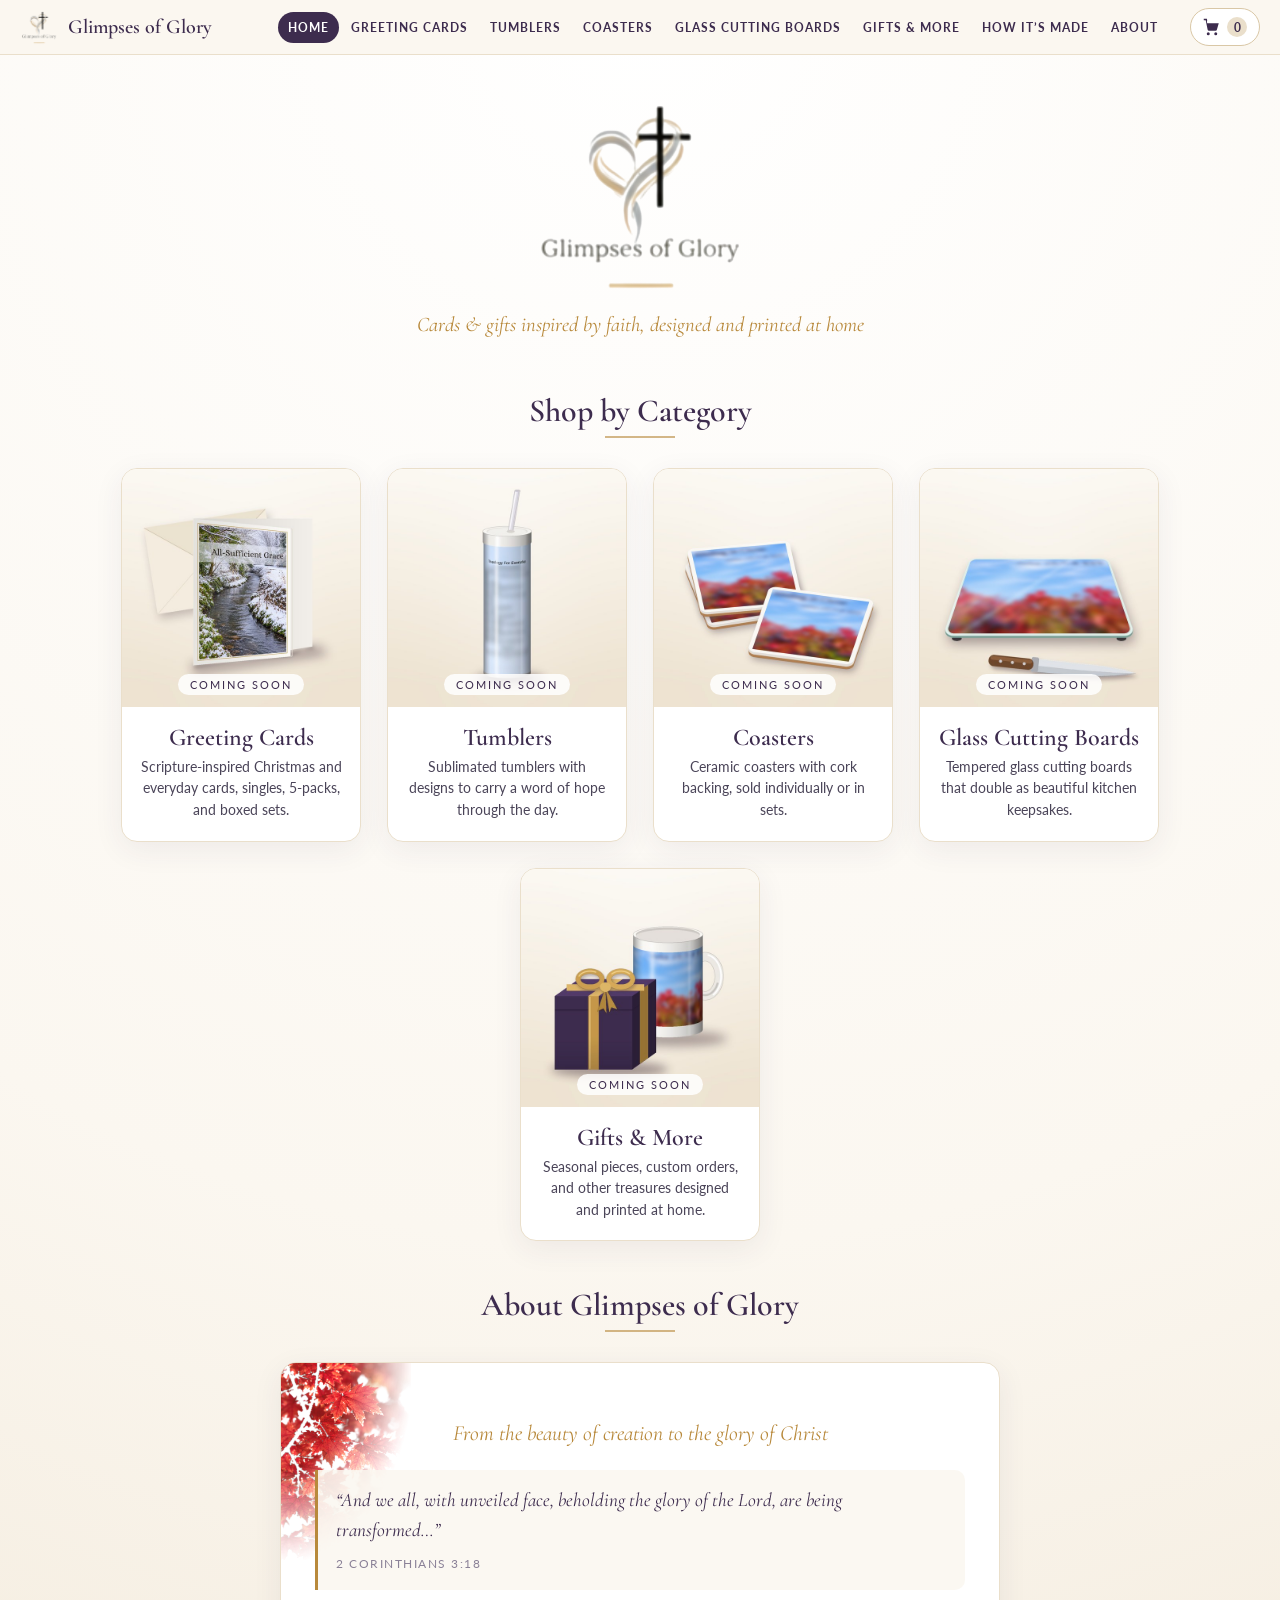
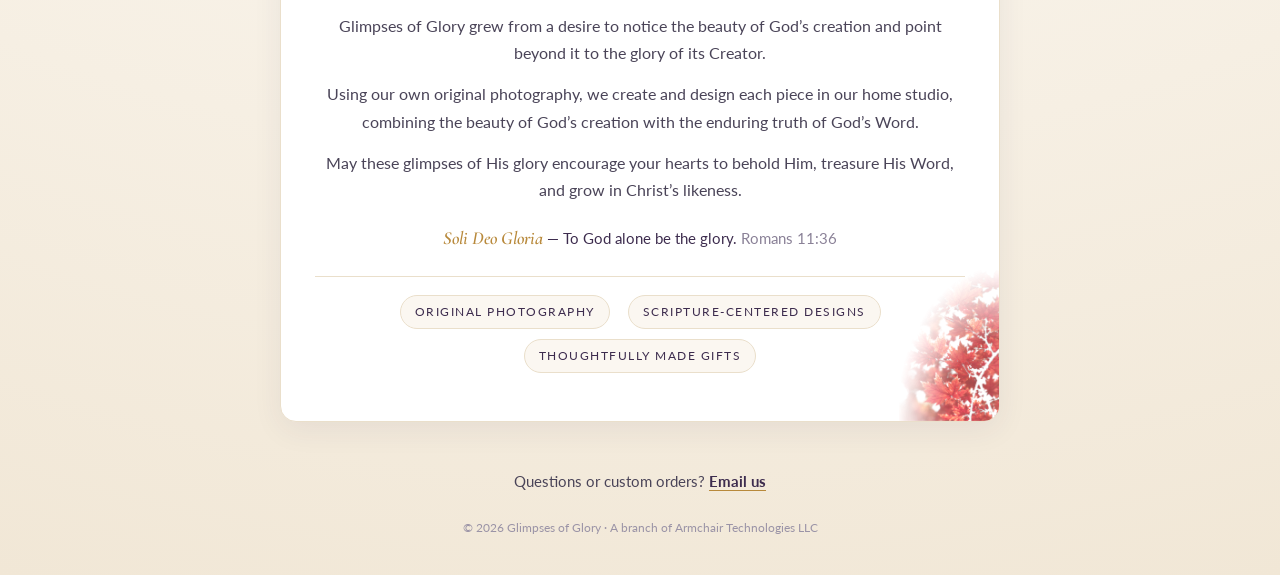
==== commit efd64ba8: "Cart: home page script tags + thanks page" ====
--- a/index.html
+++ b/index.html
@@ -73,6 +73,9 @@
   <div class="contact">Questions or custom orders? <a href="mailto:hello@glimpsesofglory.shop">Email us</a></div>
   <footer>&copy; 2026 Glimpses of Glory &middot; A branch of Armchair Technologies LLC</footer>
 
+<script src="assets/cart-config.js"></script>
+<script src="assets/cart-rules.js"></script>
+<script src="assets/cart.js"></script>
 <script src="assets/shop.js"></script>
 </body>
 </html>
--- a/assets/shop.css
+++ b/assets/shop.css
@@ -89,6 +89,7 @@
 .gal .info h2 { font-family:'Cormorant Garamond',serif; font-weight:600; font-size:2rem; line-height:1.15; color:var(--deep); }
 .gal .info .divider { margin:14px auto 16px; }
 .gal .info .price { font-family:'Cormorant Garamond',serif; font-weight:600; font-size:1.6rem; color:var(--gold); }
+.gal .info .sku { font-size:.72rem; letter-spacing:.5px; color:#a59fb0; margin-top:6px; }
 .gal .info .lead { font-size:.78rem; letter-spacing:1px; text-transform:uppercase; color:#8a8197; margin-top:2px; }
 .gal .info .desc { font-size:.95rem; line-height:1.6; margin:14px 0 4px; white-space:pre-line; }
 .gal .info .btn { margin:18px auto 6px; }
@@ -263,3 +264,88 @@
   .about-card.has-leaves { padding-top:84px; padding-bottom:64px; }
   .about-leaves.tl { width:84px; } .about-leaves.br { width:64px; }
 }
+
+/* ---- Cart (assets/cart.js; on/off in assets/cart-config.js) ---- */
+.cart-btn { display:inline-flex; align-items:center; gap:6px; margin-left:auto; padding:8px 14px; border:1px solid #d9c7a6; border-radius:999px;
+            background:#fff; color:var(--deep); font:700 .78rem 'Lato',sans-serif; letter-spacing:1.2px; text-transform:uppercase; cursor:pointer; }
+.cart-btn .count { min-width:20px; height:20px; padding:0 6px; border-radius:999px; background:#eadfcb; color:var(--deep); font-size:.72rem;
+                   display:inline-flex; align-items:center; justify-content:center; letter-spacing:0; }
+.cart-btn.has .count { background:var(--gold); color:#fff; }
+.cart-btn:hover { background:#f1e7d6; }
+.cart-btn:focus-visible { outline:3px solid var(--gold); outline-offset:2px; }
+.cart-btn.bump { animation:cartbump .45s ease; }
+@keyframes cartbump { 40% { transform:scale(1.12); } }
+@media (min-width:861px) { .topbar .in { justify-content:flex-start; } .topbar .sitenav { margin-left:auto; } .cart-btn { margin-left:6px; order:3; } }
+@media (max-width:860px) { .cart-btn { margin-left:auto; } .cart-btn .lbl { display:none; } }
+.prod .buy { display:flex; flex-direction:column; align-items:center; margin:8px 0 18px; }
+.prod .buy .btn, .gal .info .btn.add { margin:4px auto 6px; border:0; cursor:pointer; font-family:'Lato',sans-serif; }
+.orderalt { font-size:.75rem; color:#8a8197; text-decoration:none; border-bottom:1px solid #d9c7a6; }
+.orderalt:hover { color:var(--deep); }
+.gal .info .orderalt { align-self:center; margin:2px auto 8px; }
+.gal .info .qtypick { display:inline-flex; align-items:center; gap:8px; align-self:center; margin-top:14px; font-size:.8rem; letter-spacing:1px; text-transform:uppercase; color:#8a8197; }
+.gal .info .qtypick input { width:64px; padding:6px 8px; border:1px solid #d9c7a6; border-radius:10px; font:inherit; text-align:center; color:var(--deep); background:#fff; }
+.gal .info .deal { font-size:.85rem; color:var(--deep); margin-top:6px; }
+html.cart-lock, html.cart-lock body { overflow:hidden; }
+.cartdrawer { position:fixed; inset:0; z-index:120; }
+.cartdrawer[hidden] { display:none; }
+.cd-shade { position:absolute; inset:0; background:rgba(43,31,56,.55); opacity:0; transition:opacity .2s; }
+.cd-panel { position:absolute; top:0; right:0; bottom:0; width:min(440px, 100%); display:flex; flex-direction:column; text-align:left;
+            background:radial-gradient(circle at 30% 0%, #fff 0%, var(--cream) 60%, #f1e7d6 100%); box-shadow:-18px 0 50px rgba(20,12,30,.3);
+            transform:translateX(100%); transition:transform .22s ease; }
+.cartdrawer.open .cd-shade { opacity:1; } .cartdrawer.open .cd-panel { transform:none; }
+.cd-head { display:flex; align-items:center; justify-content:space-between; padding:18px 20px 12px; border-bottom:1px solid #eadfcb; }
+.cd-head h2 { font-family:'Cormorant Garamond',serif; font-weight:600; font-size:1.8rem; color:var(--deep); }
+.cd-x { width:40px; height:40px; border-radius:50%; border:1px solid #eadfcb; background:#fff; color:var(--deep); font-size:1.5rem; cursor:pointer; }
+.cd-x:hover { background:var(--gold); color:#fff; }
+.cd-body { flex:1; overflow:auto; padding:8px 20px 12px; }
+.cd-lines { list-style:none; }
+.cd-line { display:grid; grid-template-columns:56px 1fr auto; gap:12px; align-items:start; padding:14px 0; border-bottom:1px solid #eadfcb; }
+.cd-thumb { width:56px; height:56px; border-radius:10px; overflow:hidden; background:linear-gradient(160deg,#f8f2e8,#efe4d2); }
+.cd-thumb img { width:100%; height:100%; object-fit:cover; display:block; }
+.cd-name { font-family:'Cormorant Garamond',serif; font-weight:600; font-size:1.15rem; color:var(--deep); line-height:1.2; }
+.cd-each { font-size:.8rem; color:#8a8197; margin-top:2px; }
+.cd-qty { display:flex; align-items:center; gap:6px; margin-top:8px; }
+.cd-qty button { width:30px; height:30px; border-radius:50%; border:1px solid #d9c7a6; background:#fff; color:var(--deep); font-size:1rem; cursor:pointer; }
+.cd-qty button:hover { background:#f1e7d6; }
+.cd-qty input { width:46px; height:30px; border:1px solid #d9c7a6; border-radius:8px; text-align:center; font:inherit; color:var(--deep); background:#fff; -moz-appearance:textfield; }
+.cd-qty input::-webkit-inner-spin-button { -webkit-appearance:none; }
+.cd-qty .cd-rm { width:auto; height:auto; border:0; background:none; padding:4px 6px; font-size:.75rem; color:#8a8197; text-decoration:underline; border-radius:6px; }
+.cd-lt { font-family:'Cormorant Garamond',serif; font-weight:600; font-size:1.15rem; color:var(--gold); }
+.cd-empty { padding:30px 0; font-family:'Cormorant Garamond',serif; font-style:italic; font-size:1.2rem; color:#9a93a6; text-align:center; }
+.cd-hints p { margin:12px 0 0; padding:9px 12px; background:rgba(255,255,255,.75); border:1px dashed #d9c7a6; border-radius:10px; font-size:.85rem; color:var(--deep); }
+.cd-ful { border:0; margin:18px 0 0; }
+.cd-ful legend { font-size:.75rem; letter-spacing:1.5px; text-transform:uppercase; color:#8a8197; margin-bottom:8px; }
+.cd-ful > label { display:flex; gap:10px; align-items:flex-start; padding:10px 12px; margin-bottom:8px; background:#fff; border:1px solid #eadfcb; border-radius:12px; cursor:pointer; }
+.cd-ful > label:has(input:checked) { border-color:var(--gold); box-shadow:0 0 0 1px var(--gold); }
+.cd-ful input[type=radio] { margin-top:4px; accent-color:var(--deep); }
+.cd-ful b { display:block; color:var(--deep); font-size:.95rem; }
+.cd-ful small { display:block; font-size:.8rem; color:#8a8197; line-height:1.45; margin-top:2px; }
+.cd-pk { display:grid; gap:8px; padding:4px 2px 0; }
+.cd-pk[hidden] { display:none; }
+.cd-pk label { font-size:.78rem; color:#8a8197; letter-spacing:.5px; }
+.cd-pk input { display:block; width:100%; margin-top:4px; padding:9px 11px; border:1px solid #d9c7a6; border-radius:10px; font:1rem 'Lato',sans-serif; color:var(--deep); background:#fff; }
+.cd-sum { margin:16px 0 0; padding:12px 0 0; border-top:1px solid #eadfcb; }
+.cd-sum div { display:flex; justify-content:space-between; padding:4px 0; font-size:.95rem; }
+.cd-sum .disc dd { color:#3f7a4a; font-weight:700; }
+.cd-sum .tot { margin-top:6px; padding-top:10px; border-top:1px solid #eadfcb; font-weight:700; color:var(--deep); font-size:1.05rem; }
+.cd-sum .tot dd { font-family:'Cormorant Garamond',serif; font-size:1.45rem; color:var(--gold); }
+.cd-note { font-size:.78rem; color:#8a8197; margin-top:8px; }
+.cd-err { color:#a2242f; font-size:.88rem; margin-top:10px; min-height:1px; }
+.cd-foot { padding:12px 20px 18px; border-top:1px solid #eadfcb; display:flex; flex-direction:column; align-items:center; gap:4px; background:rgba(251,247,240,.9); }
+.cd-foot .btn { width:100%; margin:0 0 6px; border:0; cursor:pointer; padding:14px 28px; font-family:'Lato',sans-serif; }
+.cd-foot .btn:disabled { opacity:.5; cursor:not-allowed; }
+.cd-mail { font-size:.78rem; color:#8a8197; }
+.cart-toast { position:fixed; left:50%; bottom:24px; transform:translate(-50%, 20px); z-index:130; padding:10px 18px; border-radius:999px; background:var(--deep); color:#fff;
+              font-size:.85rem; box-shadow:0 10px 30px rgba(20,12,30,.3); opacity:0; pointer-events:none; transition:opacity .2s, transform .2s; max-width:calc(100% - 32px); }
+.cart-toast.show { opacity:1; transform:translate(-50%, 0); }
+.thanks-card { max-width:620px; margin:0 auto; padding:30px 34px; background:#fff; border:1px solid #eadfcb; border-radius:16px; box-shadow:0 8px 30px rgba(61,44,78,.07); line-height:1.7; }
+.thanks-card p + p { margin-top:12px; }
+@media (prefers-reduced-motion:reduce) { .cd-panel, .cd-shade, .cart-toast { transition:none; } .cart-btn.bump { animation:none; } }
+.thanks-card .about-tagline { font-family:"Cormorant Garamond",serif; font-style:italic; font-size:1.35rem; color:var(--gold); }
+html.cart-lock .cart-toast { bottom:120px; }
+@media (min-width:861px) and (max-width:1440px) { .cart-btn { padding:8px 12px; } .cart-btn .lbl { display:none; } }
+@media (max-width:860px) { .topbar .in { flex-wrap:nowrap; gap:8px; } .cart-btn { order:2; padding:7px 10px; } .menu-btn { order:3; } }
+@media (max-width:420px) { .brand { gap:6px; } .brand span { font-size:1rem; } .menu-btn { padding:8px 10px; gap:6px; } .topbar .in { padding:8px 12px; } }
+@media (max-width:340px) { .menu-btn { font-size:0; gap:0; } }
+.thanks-card a:not(.seeall) { color:var(--deep); font-weight:700; text-decoration:none; border-bottom:1px solid var(--gold); }
+@media (max-width:560px) { .thanks-card { margin:0 14px; padding:24px 22px; } }
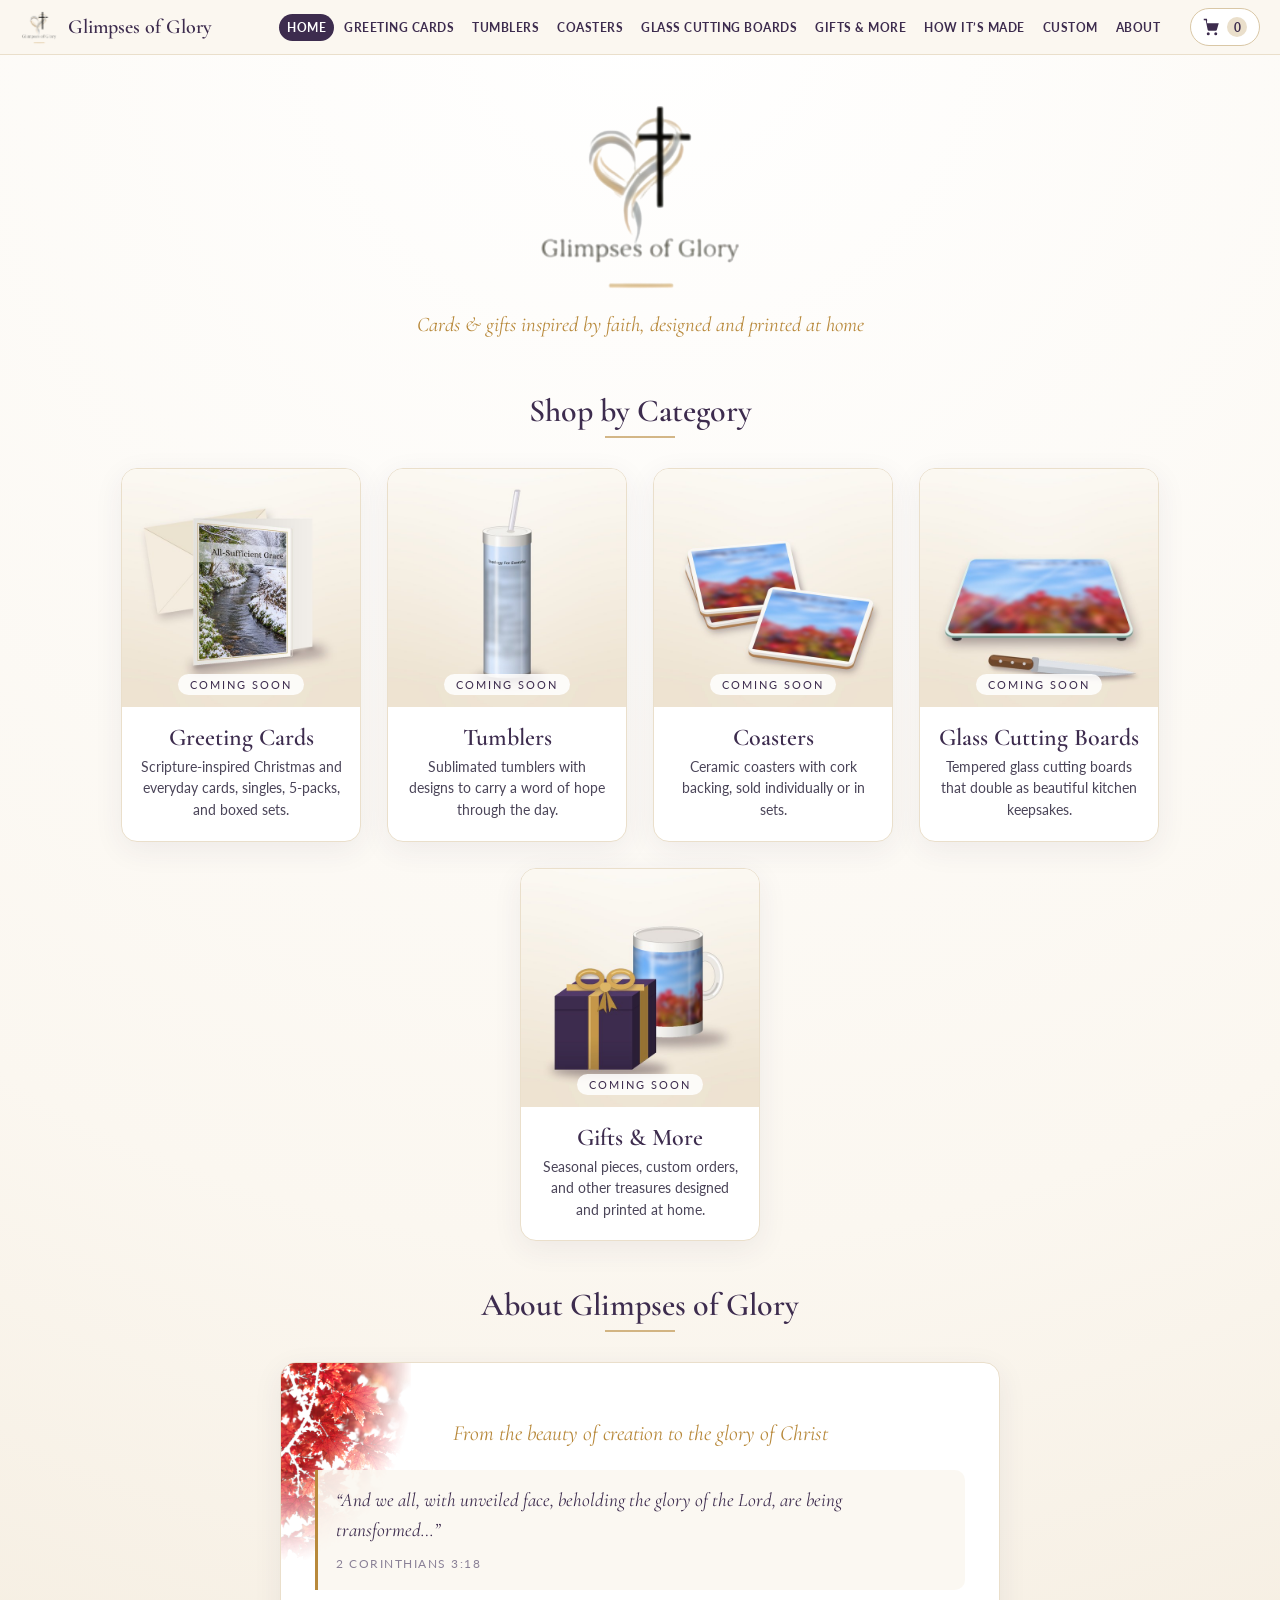
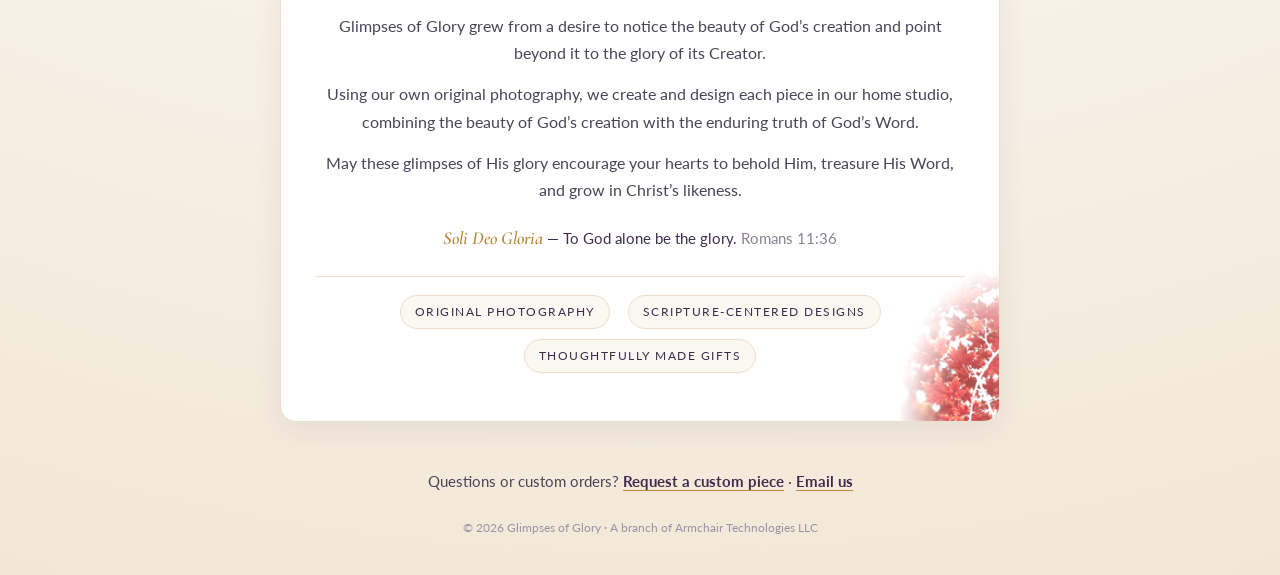
==== commit d60de97e: "Custom request form: custom.html + nav/footer/category links" ====
--- a/index.html
+++ b/index.html
@@ -31,6 +31,7 @@
         <li><a href="cutting-boards/">Glass Cutting Boards</a></li>
         <li><a href="gifts/">Gifts &amp; More</a></li>
         <li><a href="how-its-made/">How It&rsquo;s Made</a></li>
+        <li><a href="custom.html">Custom</a></li>
         <li><a href="#about">About</a></li>
         </ul>
       </nav>
@@ -70,7 +71,7 @@
     </div>
   </section>
 
-  <div class="contact">Questions or custom orders? <a href="mailto:hello@glimpsesofglory.shop">Email us</a></div>
+  <div class="contact">Questions or custom orders? <a href="custom.html">Request a custom piece</a> &middot; <a href="mailto:hello@glimpsesofglory.shop">Email us</a></div>
   <footer>&copy; 2026 Glimpses of Glory &middot; A branch of Armchair Technologies LLC</footer>
 
 <script src="assets/cart-config.js"></script>
--- a/assets/shop.css
+++ b/assets/shop.css
@@ -349,3 +349,45 @@
 @media (max-width:340px) { .menu-btn { font-size:0; gap:0; } }
 .thanks-card a:not(.seeall) { color:var(--deep); font-weight:700; text-decoration:none; border-bottom:1px solid var(--gold); }
 @media (max-width:560px) { .thanks-card { margin:0 14px; padding:24px 22px; } }
+
+/* ---- Custom request entry point (custom.html) ---- */
+.customlink { display:inline-block; margin:0 auto 18px; font-size:.75rem; color:var(--deep); font-weight:700;
+              text-decoration:none; border-bottom:1px solid var(--gold); }
+.customlink:hover { color:var(--gold); }
+.prod .buy + .customlink { margin-top:-8px; }
+.gal .info .customlink { align-self:center; margin:8px auto 6px; }
+.customlink:focus-visible { outline:3px solid var(--gold); outline-offset:2px; }
+
+
+/* Extra nav item ("Custom"): give the bar more room so About stays on one line. */
+@media (min-width:861px) {
+  .topbar .in { max-width:1520px; }
+}
+@media (min-width:861px) and (max-width:1600px) {
+  .sitenav a { padding:7px 8px; font-size:.72rem; letter-spacing:.5px; }
+}
+
+
+/* With the added Custom nav item, the links no longer fit on one line below ~1180px.
+   Use the Menu button in that range so About does not wrap under Custom. */
+@media (max-width:1179px) {
+  .js .menu-btn { display:inline-flex; }
+  .js .sitenav { display:none; position:absolute; left:0; right:0; top:100%; background:var(--cream); border-bottom:1px solid #eadfcb;
+                 box-shadow:0 14px 30px rgba(61,44,78,.12); padding:8px 16px 16px; }
+  .js .sitenav.open { display:block; }
+  .js .sitenav ul { flex-direction:column; align-items:stretch; justify-content:center; }
+  .js .sitenav a { padding:13px 16px; font-size:.85rem; letter-spacing:1.2px; text-align:left; border-bottom:1px solid #f1e7d6; border-radius:10px; }
+  .topbar .in { flex-wrap:nowrap; justify-content:flex-start; gap:8px; }
+  .topbar .sitenav { margin-left:0; }
+  .cart-btn { margin-left:auto; order:2; padding:7px 10px; }
+  .cart-btn .lbl { display:none; }
+  .menu-btn { order:3; }
+}
+
+
+/* Category-page entry point for a custom piece (not per product). */
+.custom-banner { max-width:620px; margin:10px auto 8px; padding:12px 18px; background:#fff; border:1px solid #eadfcb;
+                 border-radius:12px; font-size:.95rem; line-height:1.55; color:var(--deep); box-shadow:0 8px 30px rgba(61,44,78,.05); }
+.custom-banner a { color:var(--deep); font-weight:700; text-decoration:none; border-bottom:1px solid var(--gold); white-space:nowrap; }
+.custom-banner a:hover { color:var(--gold); }
+.custom-banner a:focus-visible { outline:3px solid var(--gold); outline-offset:2px; }
